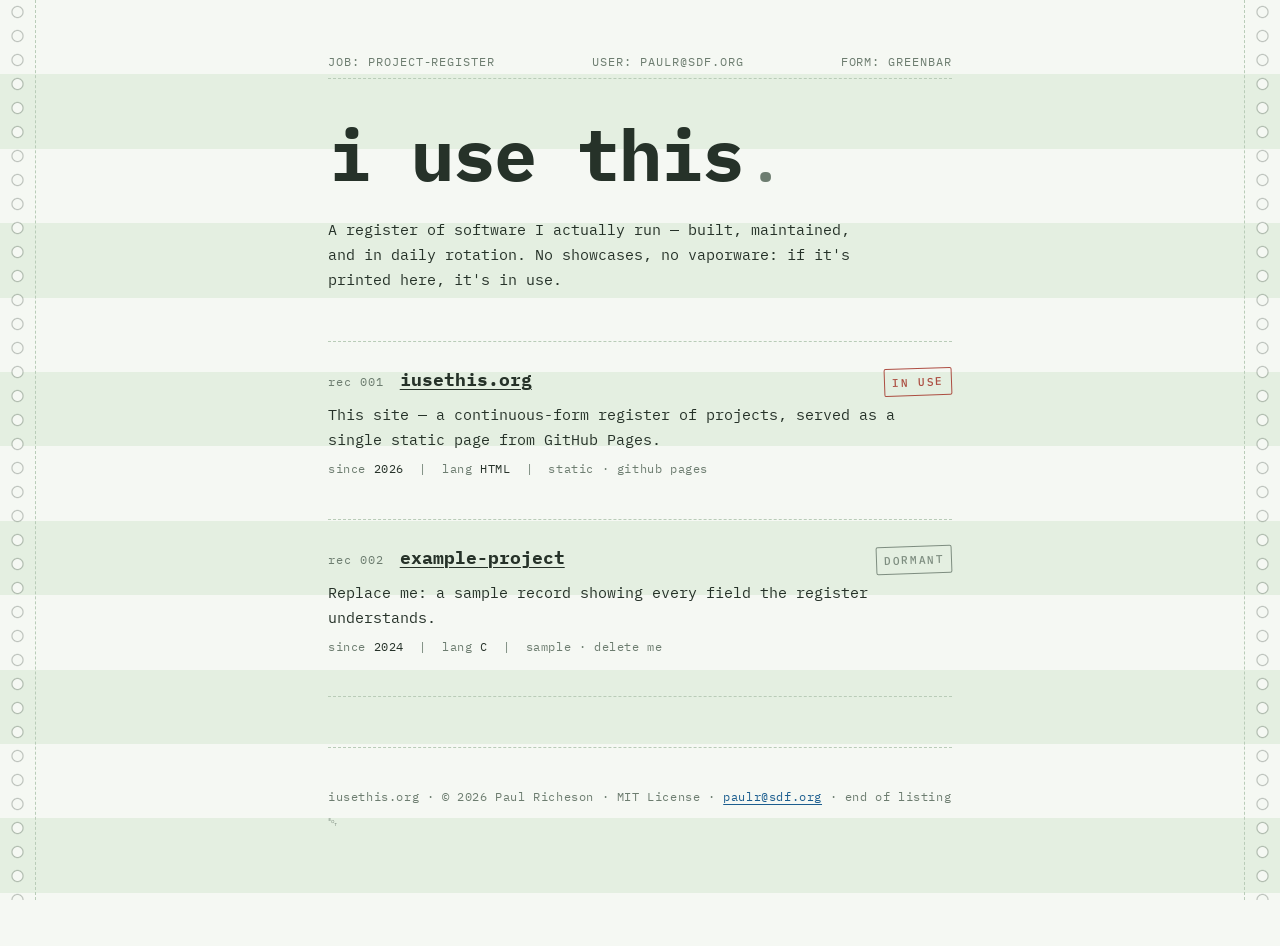
==== index.html @ 7beda912 "Initial site: greenbar project register for GitHub Pages Static index.html renders projects.js as a " ====
<!doctype html>
<html lang="en">
<head>
<meta charset="utf-8">
<meta name="viewport" content="width=device-width, initial-scale=1">
<title>iusethis.org — project register</title>
<meta name="description" content="A continuous-form register of software Paul Richeson actually uses and maintains.">
<link rel="preconnect" href="https://fonts.googleapis.com">
<link rel="preconnect" href="https://fonts.gstatic.com" crossorigin>
<link href="https://fonts.googleapis.com/css2?family=IBM+Plex+Mono:ital,wght@0,400;0,500;0,700;1,400&display=swap" rel="stylesheet">
<style>
  /* ── tokens ─────────────────────────────────────────────── */
  :root {
    --paper:      #f5f8f3;  /* fanfold stock */
    --band:       #e4efe1;  /* greenbar stripe */
    --ink:        #263229;  /* ribbon ink */
    --ink-faint:  #6d7d70;  /* worn ribbon */
    --rule:       #b9ccb8;  /* perforation lines */
    --stamp:      #a33327;  /* red inspection stamp */
    --link:       #1c5e8f;  /* ballpoint annotation blue */
    --mono: "IBM Plex Mono", ui-monospace, SFMono-Regular, Menlo, monospace;
    --line: 1.55rem;        /* printer line pitch */
  }

  * { box-sizing: border-box; }

  html { color-scheme: light; }

  body {
    margin: 0;
    font-family: var(--mono);
    font-size: 0.95rem;
    line-height: var(--line);
    color: var(--ink);
    background-color: var(--paper);
    /* greenbar: 3 lines white, 3 lines green, like real 14⅞″ stock */
    background-image: repeating-linear-gradient(
      to bottom,
      var(--paper) 0,               var(--paper) calc(var(--line) * 3),
      var(--band)  calc(var(--line) * 3), var(--band) calc(var(--line) * 6)
    );
  }

  /* ── sprocket-hole tractor strips ───────────────────────── */
  .tractor {
    position: fixed;
    top: 0; bottom: 0;
    width: 2.25rem;
    background-image: radial-gradient(circle at 50% 50%, var(--paper) 0.28rem, rgba(38,50,41,0.28) 0.34rem, transparent 0.42rem);
    background-size: 100% 1.5rem;
    border-color: var(--rule);
    z-index: 1;
  }
  .tractor.left  { left: 0;  border-right: 1px dashed var(--rule); }
  .tractor.right { right: 0; border-left:  1px dashed var(--rule); }

  /* ── page column ────────────────────────────────────────── */
  .sheet {
    max-width: 46rem;
    margin: 0 auto;
    padding: calc(var(--line) * 2) 3.5rem calc(var(--line) * 4);
  }

  a { color: var(--link); text-decoration-thickness: 1px; text-underline-offset: 3px; }
  a:hover { background: var(--ink); color: var(--paper); text-decoration: none; }
  a:focus-visible, button:focus-visible {
    outline: 2px solid var(--stamp);
    outline-offset: 2px;
  }

  /* ── burst page (hero) ──────────────────────────────────── */
  header { margin-bottom: calc(var(--line) * 2); }

  .jobline {
    font-size: 0.75rem;
    letter-spacing: 0.08em;
    color: var(--ink-faint);
    text-transform: uppercase;
    border-bottom: 1px dashed var(--rule);
    padding-bottom: 0.25rem;
    display: flex;
    justify-content: space-between;
    gap: 1rem;
    flex-wrap: wrap;
  }

  h1 {
    font-size: clamp(2.4rem, 8vw, 4.5rem);
    font-weight: 700;
    line-height: 1.05;
    letter-spacing: -0.02em;
    margin: calc(var(--line) * 1.5) 0 var(--line);
  }
  h1 .dim { color: var(--ink-faint); font-weight: 400; }

  .intro { max-width: 34rem; margin: 0 0 var(--line); }

  /* ── register (project list) ────────────────────────────── */
  .register { list-style: none; margin: 0; padding: 0; }

  .rec {
    border-top: 1px dashed var(--rule);
    padding: var(--line) 0;
  }
  .rec:last-child { border-bottom: 1px dashed var(--rule); }

  .rec-head {
    display: flex;
    align-items: baseline;
    gap: 1rem;
    flex-wrap: wrap;
  }
  .rec-id {
    font-size: 0.75rem;
    color: var(--ink-faint);
    letter-spacing: 0.08em;
  }
  .rec-name {
    font-size: 1.15rem;
    font-weight: 700;
    margin: 0;
  }
  .rec-name a { color: inherit; }

  .stamp {
    margin-left: auto;
    font-size: 0.7rem;
    font-weight: 500;
    letter-spacing: 0.14em;
    text-transform: uppercase;
    color: var(--stamp);
    border: 1.5px solid var(--stamp);
    border-radius: 2px;
    padding: 0.05rem 0.45rem;
    transform: rotate(-2deg);
    opacity: 0.85;
    white-space: nowrap;
  }
  .stamp.dormant { color: var(--ink-faint); border-color: var(--ink-faint); }

  .rec-desc { margin: 0.35rem 0 0; max-width: 36rem; }

  .rec-meta {
    margin-top: 0.35rem;
    font-size: 0.75rem;
    color: var(--ink-faint);
    letter-spacing: 0.05em;
  }
  .rec-meta em { font-style: normal; color: var(--ink); }

  /* line-printer reveal */
  @media (prefers-reduced-motion: no-preference) {
    .rec { animation: feed 0.35s ease-out backwards; }
    .rec:nth-child(1) { animation-delay: 0.10s; }
    .rec:nth-child(2) { animation-delay: 0.22s; }
    .rec:nth-child(3) { animation-delay: 0.34s; }
    .rec:nth-child(4) { animation-delay: 0.46s; }
    .rec:nth-child(5) { animation-delay: 0.58s; }
    .rec:nth-child(n+6) { animation-delay: 0.70s; }
    @keyframes feed {
      from { opacity: 0; transform: translateY(0.4rem); }
      to   { opacity: 1; transform: none; }
    }
  }

  /* ── footer ─────────────────────────────────────────────── */
  footer {
    margin-top: calc(var(--line) * 2);
    font-size: 0.75rem;
    color: var(--ink-faint);
    letter-spacing: 0.05em;
    border-top: 1px dashed var(--rule);
    padding-top: var(--line);
  }

  @media (max-width: 40rem) {
    .tractor { display: none; }
    .sheet { padding-left: 1.25rem; padding-right: 1.25rem; }
    .stamp { margin-left: 0; }
  }
</style>
</head>
<body>

<div class="tractor left" aria-hidden="true"></div>
<div class="tractor right" aria-hidden="true"></div>

<div class="sheet">
  <header>
    <div class="jobline">
      <span>job: project-register</span>
      <span>user: paulr@sdf.org</span>
      <span>form: greenbar</span>
    </div>
    <h1>i use this<span class="dim">.</span></h1>
    <p class="intro">
      A register of software I actually run — built, maintained, and in daily
      rotation. No showcases, no vaporware: if it's printed here, it's in use.
    </p>
  </header>

  <main>
    <ol class="register" id="register">
      <noscript>
        <li class="rec">
          <p class="rec-desc">This register renders from <code>projects.js</code> and needs JavaScript. The source is at the repository linked below.</p>
        </li>
      </noscript>
    </ol>
  </main>

  <footer>
    <p>iusethis.org · © 2026 Paul Richeson · MIT License ·
       <a href="mailto:paulr@sdf.org">paulr@sdf.org</a> ·
       end of listing ␄</p>
  </footer>
</div>

<script src="projects.js"></script>
<script>
  // Render the register from the PROJECTS array (see projects.js).
  (function () {
    const list = document.getElementById("register");
    const esc = (s) => String(s).replace(/[&<>"']/g,
      (c) => ({ "&":"&amp;", "<":"&lt;", ">":"&gt;", '"':"&quot;", "'":"&#39;" }[c]));

    (window.PROJECTS || []).forEach((p, i) => {
      const li = document.createElement("li");
      li.className = "rec";
      const id = "rec " + String(i + 1).padStart(3, "0");
      const name = p.url
        ? `<a href="${esc(p.url)}">${esc(p.name)}</a>`
        : esc(p.name);
      const status = (p.status || "in use").toLowerCase();
      const stampClass = status === "in use" ? "stamp" : "stamp dormant";
      const meta = [
        p.since ? `since <em>${esc(p.since)}</em>` : null,
        p.lang ? `lang <em>${esc(p.lang)}</em>` : null,
        p.tags && p.tags.length ? esc(p.tags.join(" · ")) : null,
      ].filter(Boolean).join(" &nbsp;|&nbsp; ");

      li.innerHTML = `
        <div class="rec-head">
          <span class="rec-id">${id}</span>
          <h2 class="rec-name">${name}</h2>
          <span class="${stampClass}">${esc(status)}</span>
        </div>
        <p class="rec-desc">${esc(p.desc || "")}</p>
        ${meta ? `<p class="rec-meta">${meta}</p>` : ""}`;
      list.appendChild(li);
    });
  })();
</script>

</body>
</html>
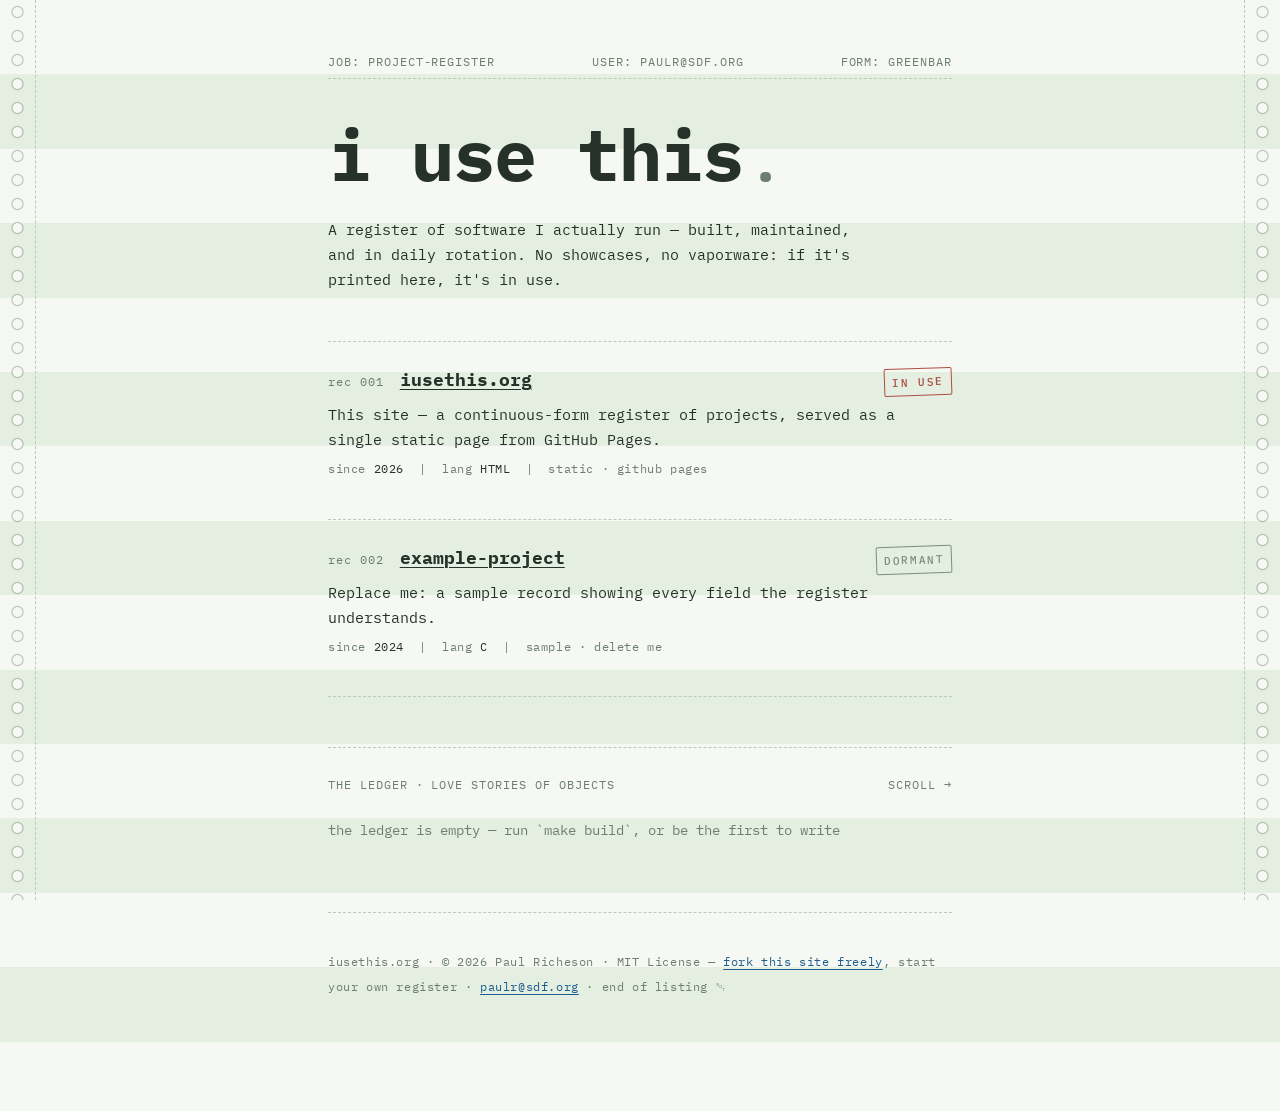
==== commit c43b82da: "Static build pipeline, front-page ledger gallery, fork promotion, org repo references - tools/build." ====
--- a/index.html
+++ b/index.html
@@ -163,6 +163,41 @@
     }
   }
 
+  /* ── the ledger: horizontal gallery of write-ups ────────── */
+  .ledger { margin-top: calc(var(--line) * 2); }
+  .ledger-head {
+    display: flex; justify-content: space-between; gap: 1rem;
+    font-size: 0.75rem; letter-spacing: 0.08em; color: var(--ink-faint);
+    text-transform: uppercase;
+    border-top: 1px dashed var(--rule);
+    padding-top: var(--line);
+    margin-bottom: calc(var(--line) * 0.5);
+  }
+  .strip {
+    display: flex; gap: 1rem;
+    overflow-x: auto;
+    scroll-snap-type: x proximity;
+    padding-bottom: 0.75rem;   /* room for the scrollbar */
+  }
+  .loader { color: var(--ink-faint); font-size: 0.85rem; margin: 0.5rem 0; }
+  .card {
+    flex: 0 0 17rem;
+    scroll-snap-align: start;
+    background: var(--paper);
+    border: 1px dashed var(--rule);
+    border-radius: 2px;
+    padding: 0.9rem 1rem;
+    display: flex; flex-direction: column; gap: 0.4rem;
+  }
+  .card .stamp { margin-left: 0; align-self: flex-start; }
+  .card h3 { font-size: 1rem; font-weight: 700; margin: 0; line-height: 1.3; }
+  .card h3 a { color: inherit; }
+  .card p { font-size: 0.78rem; line-height: 1.25rem; margin: 0; color: var(--ink-faint); }
+  .card .card-meta { font-size: 0.7rem; letter-spacing: 0.06em; margin-top: auto; }
+  @media (prefers-reduced-motion: no-preference) {
+    .card { animation: feed 0.35s ease-out backwards; }
+  }
+
   /* ── footer ─────────────────────────────────────────────── */
   footer {
     margin-top: calc(var(--line) * 2);
@@ -207,16 +242,29 @@
         </li>
       </noscript>
     </ol>
+
+    <section class="ledger" aria-label="The ledger: write-ups, published and forthcoming">
+      <div class="ledger-head">
+        <span>the ledger · love stories of objects</span>
+        <span class="ledger-hint">scroll →</span>
+      </div>
+      <div class="strip" id="strip">
+        <p class="loader" id="loader">printing the ledger…</p>
+      </div>
+    </section>
   </main>
 
   <footer>
-    <p>iusethis.org · © 2026 Paul Richeson · MIT License ·
+    <p>iusethis.org · © 2026 Paul Richeson · MIT License —
+       <a href="https://github.com/iusethisorg/iusethisorg/fork">fork this site freely</a>,
+       start your own register ·
        <a href="mailto:paulr@sdf.org">paulr@sdf.org</a> ·
        end of listing ␄</p>
   </footer>
 </div>
 
 <script src="projects.js"></script>
+<script src="articles.js"></script>
 <script>
   // Render the register from the PROJECTS array (see projects.js).
   (function () {
@@ -249,6 +297,31 @@
         ${meta ? `<p class="rec-meta">${meta}</p>` : ""}`;
       list.appendChild(li);
     });
+
+    // The ledger gallery: horizontal strip of write-ups from articles.js
+    // (generated by `make build`; absent = the loader line stays put).
+    const strip = document.getElementById("strip");
+    const loader = document.getElementById("loader");
+    const articles = window.ARTICLES || [];
+    if (articles.length) {
+      loader.remove();
+      articles.forEach((a, i) => {
+        const card = document.createElement("article");
+        card.className = "card";
+        card.style.animationDelay = (0.15 + i * 0.12) + "s";
+        const pub = a.status === "published";
+        const title = pub && a.url
+          ? `<a href="${esc(a.url)}">${esc(a.title)}</a>` : esc(a.title);
+        card.innerHTML = `
+          <span class="stamp${pub ? "" : " dormant"}">${pub ? "published" : "forthcoming"}</span>
+          <h3>${title}</h3>
+          <p>${esc(a.standfirst || "")}</p>
+          <p class="card-meta">${esc(a.object || "")}${a.since ? " · since " + esc(a.since) : ""}${pub ? "" : " · claim it — see CONTRIBUTING"}</p>`;
+        strip.appendChild(card);
+      });
+    } else {
+      loader.textContent = "the ledger is empty — run `make build`, or be the first to write";
+    }
   })();
 </script>
 
